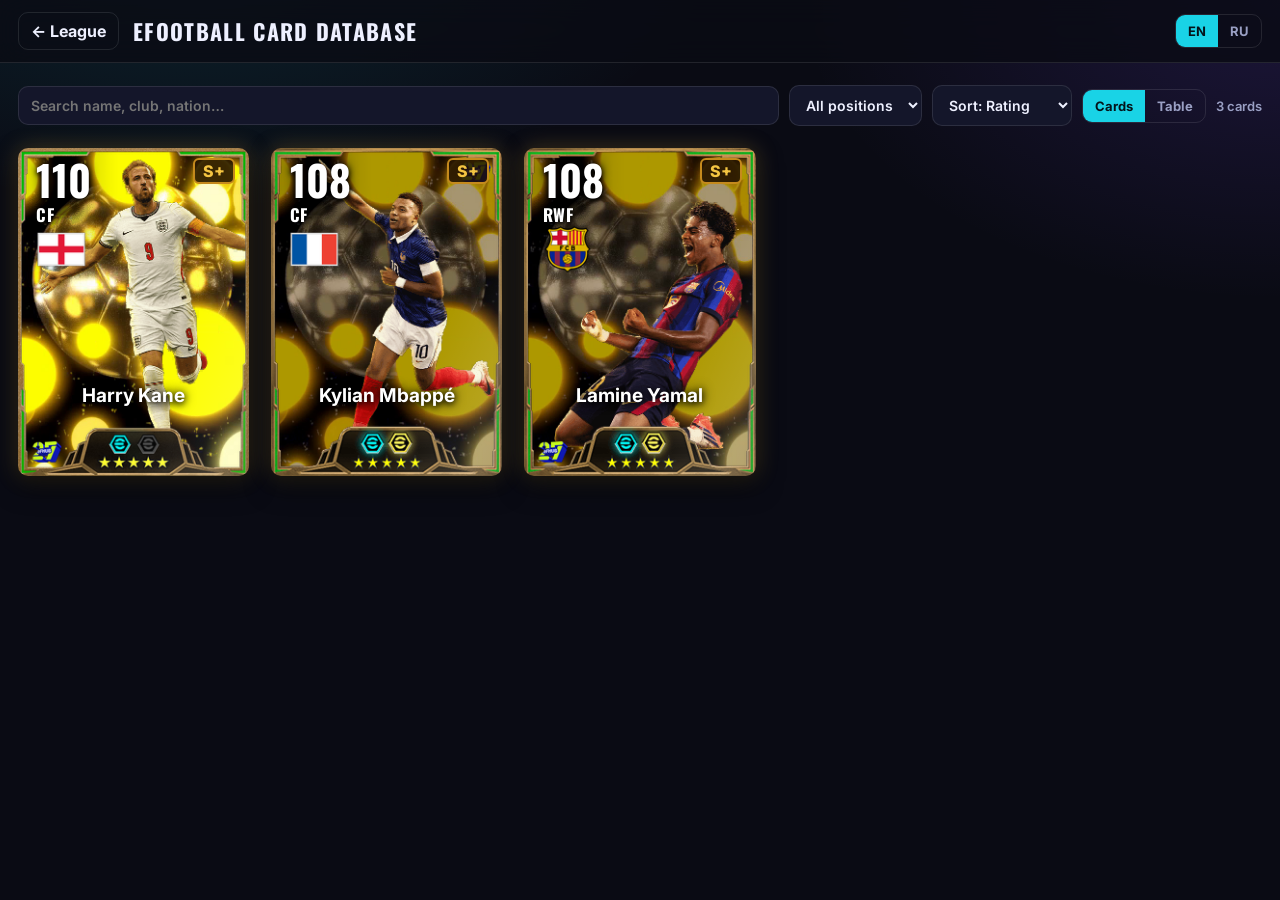
==== cards.html @ 0460f548 "last update before global" ====
<!doctype html>
<html lang="en">

<head>
    <meta charset="utf-8">
    <meta name="viewport" content="width=device-width, initial-scale=1, viewport-fit=cover">
    <meta name="theme-color" content="#0b0b14">
    <title>eFootball League — Card Database</title>
    <link rel="preconnect" href="https://fonts.googleapis.com">
    <link rel="preconnect" href="https://fonts.gstatic.com" crossorigin>
    <link href="https://fonts.googleapis.com/css2?family=Oswald:wght@500;600;700&family=Inter:wght@400;600;800&display=swap" rel="stylesheet">
    <link rel="stylesheet" href="cards.css">
</head>

<body>
    <header class="db-top">
        <a class="db-back" href="index.html" id="backLink">← League</a>
        <h1 id="dbTitle">eFootball Card Database</h1>
        <div class="db-lang" role="group" aria-label="Language">
            <button type="button" data-lang="en">EN</button><button type="button" data-lang="ru">RU</button>
        </div>
    </header>

    <main class="db-main">
        <section class="db-toolbar">
            <input id="dbSearch" type="search" autocomplete="off" placeholder="Search name, club, nation…">
            <select id="dbPos" aria-label="Position"></select>
            <select id="dbSort" aria-label="Sort"></select>
            <div class="db-view" role="group" aria-label="View">
                <button type="button" data-view="grid" class="active" id="viewGrid">Cards</button>
                <button type="button" data-view="table" id="viewTable">Table</button>
            </div>
            <span class="db-count" id="dbCount"></span>
        </section>

        <section id="dbGrid" class="db-grid"></section>
        <section id="dbTable" class="db-table-wrap" hidden></section>
        <p id="dbEmpty" class="db-empty" hidden></p>
    </main>

    <div class="db-modal" id="dbModal" hidden>
        <div class="db-modal-box" role="dialog" aria-modal="true">
            <button class="db-modal-close" id="dbClose" type="button" aria-label="Close">×</button>
            <div id="dbDetail"></div>
        </div>
    </div>

    <script src="cards-data.js"></script>
    <script src="cards.js"></script>
</body>

</html>
---- cards.css ----
:root {
  --bg: #0a0b14; --panel: #14162a; --line: rgba(255, 255, 255, .1); --text: #eef0ff; --muted: #9aa0c4;
  --acc: #19d3e6; --gold: #f4c542;
}
html[data-theme="halloween"] { --bg: #0b0605; --panel: #1a0f0a; --acc: #ff8a1f; --gold: #ffb066; --line: rgba(255, 138, 31, .25); }
* { box-sizing: border-box; }
body {
  margin: 0; min-height: 100vh; color: var(--text); font-family: Inter, system-ui, sans-serif;
  background: radial-gradient(900px 500px at 15% -10%, rgba(25, 211, 230, .14), transparent 60%),
    radial-gradient(800px 500px at 100% 0, rgba(124, 77, 255, .16), transparent 60%), var(--bg);
}
html[data-theme="halloween"] body { background: radial-gradient(900px 500px at 50% -10%, rgba(255, 106, 0, .18), transparent 60%), var(--bg); }

.db-top {
  position: sticky; top: 0; z-index: 20; display: flex; align-items: center; gap: 14px; padding: 12px 18px;
  background: rgba(10, 11, 20, .82); backdrop-filter: blur(14px); border-bottom: 1px solid var(--line);
}
.db-top h1 { flex: 1; margin: 0; font: 700 22px Oswald, sans-serif; letter-spacing: .06em; text-transform: uppercase; }
.db-back { color: var(--text); text-decoration: none; font-weight: 700; padding: 8px 12px; border: 1px solid var(--line); border-radius: 10px; white-space: nowrap; }
.db-back:hover { border-color: var(--acc); color: var(--acc); }
.db-lang, .db-view { display: inline-flex; border: 1px solid var(--line); border-radius: 10px; overflow: hidden; }
.db-lang button, .db-view button { background: transparent; color: var(--muted); border: 0; padding: 8px 12px; font: 700 13px Inter, sans-serif; cursor: pointer; }
.db-lang button.active, .db-view button.active { background: var(--acc); color: #04141a; }

.db-main { max-width: 1280px; margin: 0 auto; padding: 22px 18px 60px; }
.db-toolbar { display: flex; flex-wrap: wrap; gap: 10px; align-items: center; margin-bottom: 22px; }
.db-toolbar input, .db-toolbar select {
  background: var(--panel); color: var(--text); border: 1px solid var(--line); border-radius: 10px; padding: 10px 12px; font: 600 14px Inter, sans-serif;
}
.db-toolbar input { flex: 1 1 240px; min-width: 0; }
.db-toolbar input:focus, .db-toolbar select:focus { outline: 2px solid var(--acc); }
.db-count { margin-left: auto; color: var(--muted); font-weight: 600; font-size: 13px; }

.db-grid { display: grid; grid-template-columns: repeat(auto-fill, minmax(190px, 1fr)); gap: 22px; justify-items: center; }
.db-empty { text-align: center; color: var(--muted); padding: 60px 0; }

/* eFootball-style card */
.ef-card {
  position: relative; display: block; width: 100%; max-width: 240px; aspect-ratio: 240 / 340; padding: 0; overflow: hidden; cursor: pointer; color: #fff;
  border: 0; border-radius: 10px; font-family: Inter, sans-serif; background: #050505;
  box-shadow: 0 10px 26px rgba(0, 0, 0, .55), 0 0 22px rgba(244, 197, 66, .25);
  transition: transform .2s, box-shadow .2s;
}
.ef-card:disabled { cursor: default; }
.ef-card:not(:disabled):hover { transform: translateY(-6px) scale(1.03); box-shadow: 0 16px 34px rgba(0, 0, 0, .6), 0 0 34px rgba(244, 197, 66, .55); }
.ef-card::before {
  content: ""; position: absolute; inset: 0; z-index: 1; pointer-events: none;
  background: linear-gradient(115deg, transparent 35%, rgba(255, 255, 255, .14) 48%, transparent 60%); background-size: 250% 100%;
  animation: efShine 4.5s linear infinite;
}
@keyframes efShine { from { background-position: 150% 0; } to { background-position: -100% 0; } }
.ef-photo { position: absolute; inset: 0; width: 100%; height: 100%; object-fit: cover; }
.ef-rate { position: absolute; z-index: 3; top: 3%; left: 8%; text-align: left; text-shadow: 0 2px 5px #000, 0 0 10px #000; }
.ef-rate b { display: block; font: 700 clamp(30px, 3.6vw, 42px)/1 Oswald, sans-serif; }
.ef-rate span { display: block; font: 700 17px Oswald, sans-serif; margin-top: 2px; letter-spacing: .03em; }
.ef-grade {
  position: absolute; z-index: 3; top: 3%; right: 6%; padding: 1px 8px; font: 800 16px Inter, sans-serif; color: #f4c542;
  background: rgba(30, 15, 0, .85); border: 2px solid #c58a1d; border-radius: 6px;
}
.ef-name {
  position: absolute; z-index: 3; left: 0; right: 0; bottom: 21%; text-align: center; padding: 0 6px;
  font: 700 clamp(15px, 1.7vw, 19px) Inter, sans-serif; text-shadow: 0 2px 6px #000, 0 0 12px #000;
}
/* Table */
.db-table-wrap { overflow-x: auto; border: 1px solid var(--line); border-radius: 14px; background: var(--panel); }
.db-table { width: 100%; border-collapse: collapse; font-size: 14px; }
.db-table th { text-align: left; padding: 12px; color: var(--muted); font: 700 12px Inter, sans-serif; text-transform: uppercase; letter-spacing: .06em; border-bottom: 1px solid var(--line); white-space: nowrap; }
.db-table td { padding: 11px 12px; border-bottom: 1px solid rgba(255, 255, 255, .05); white-space: nowrap; }
.db-table tbody tr { cursor: pointer; }
.db-table tbody tr:hover { background: rgba(25, 211, 230, .08); }
.db-td-name { font-weight: 800; }
.db-td-rate { font: 700 18px Oswald, sans-serif; color: var(--gold); }
.db-td-stat { color: var(--muted); font-variant-numeric: tabular-nums; }

/* Detail dialog */
.db-modal { position: fixed; inset: 0; z-index: 50; display: grid; place-items: center; padding: 16px; background: rgba(0, 0, 0, .7); backdrop-filter: blur(6px); }
.db-modal[hidden] { display: none; }
.db-modal-box { position: relative; width: min(1040px, 100%); max-height: 92vh; overflow: auto; padding: 26px; background: var(--panel); border: 1px solid var(--line); border-radius: 18px; }
.db-modal-box > div { display: flex; flex-wrap: wrap; gap: 26px; align-items: flex-start; }
.db-modal-close { position: absolute; top: 10px; right: 12px; background: none; border: 0; color: var(--muted); font-size: 30px; cursor: pointer; line-height: 1; }
.db-d-card { flex: 0 0 220px; }
.db-d-info { flex: 1; min-width: 0; }
.db-d-info h2 { margin: 0 0 12px; font: 700 28px Oswald, sans-serif; }
.db-d-meta { display: grid; grid-template-columns: 1fr 1fr; gap: 6px 18px; margin-bottom: 16px; }
.db-d-meta div { display: flex; justify-content: space-between; gap: 8px; padding: 6px 0; border-bottom: 1px solid rgba(255, 255, 255, .06); font-size: 13px; }
.db-d-meta span { color: var(--muted); }
.db-bar { display: grid; grid-template-columns: 130px 1fr 36px; gap: 10px; align-items: center; margin: 8px 0; font-size: 13px; }
.db-bar span { color: var(--muted); }
.db-bar i { display: block; height: 8px; border-radius: 6px; background: rgba(255, 255, 255, .08); overflow: hidden; }
.db-bar u { display: block; height: 100%; border-radius: 6px; background: linear-gradient(90deg, var(--acc), var(--gold)); text-decoration: none; }
.db-bar b { text-align: right; font-variant-numeric: tabular-nums; }

@media (max-width: 640px) {
  .db-top { padding: 10px 12px; gap: 8px; }
  .db-top h1 { font-size: 15px; }
  .db-grid { grid-template-columns: repeat(2, minmax(0, 1fr)); gap: 14px; }
  .db-count { margin-left: 0; width: 100%; }
  .db-modal-box { padding: 18px; }
  .db-modal-box > div { flex-direction: column; align-items: center; }
  .db-d-info { width: 100%; }
  .db-d-meta { grid-template-columns: 1fr; }
  .db-bar { grid-template-columns: 100px 1fr 32px; }
}
@media (prefers-reduced-motion: reduce) { .ef-card::before { animation: none; } }
/* Detailed attributes */
.db-attrs { flex: 1 1 100%; display: grid; grid-template-columns: repeat(3, minmax(0, 1fr)); gap: 22px; margin-top: 6px; }
.db-attr-col h3 { margin: 0 0 8px; font: 700 13px Oswald, sans-serif; letter-spacing: .12em; color: #6c7194; }
.db-attr {
  display: flex; align-items: center; gap: 8px; margin-bottom: 4px; padding: 3px 4px 3px 10px; border-radius: 4px;
  background: rgba(255, 255, 255, .05); font: 700 13px Inter, sans-serif;
}
.db-attr-name { flex: 1; min-width: 0; overflow: hidden; text-overflow: ellipsis; white-space: nowrap; }
.db-attr-val { min-width: 30px; padding: 2px 0; text-align: center; border-radius: 4px; color: #0a0b14; font: 800 15px Inter, sans-serif; font-variant-numeric: tabular-nums; }
.db-attr-boost { padding: 0 7px; border-radius: 10px; background: #7bf01a; color: #0a2a00; font: 800 11px Inter, sans-serif; line-height: 17px; }
.db-attr.t-cyan .db-attr-name { color: #1de9d0; } .db-attr.t-cyan .db-attr-val { background: #1de9d0; }
.db-attr.t-lime .db-attr-name { color: #7bf01a; } .db-attr.t-lime .db-attr-val { background: #7bf01a; }
.db-attr.t-amber .db-attr-name { color: #ffb400; } .db-attr.t-amber .db-attr-val { background: #ffb400; }
.db-attr.t-red .db-attr-name { color: #ff2a1a; } .db-attr.t-red .db-attr-val { background: #ff2a1a; color: #fff; }
@media (max-width: 900px) { .db-attrs { grid-template-columns: 1fr; } }
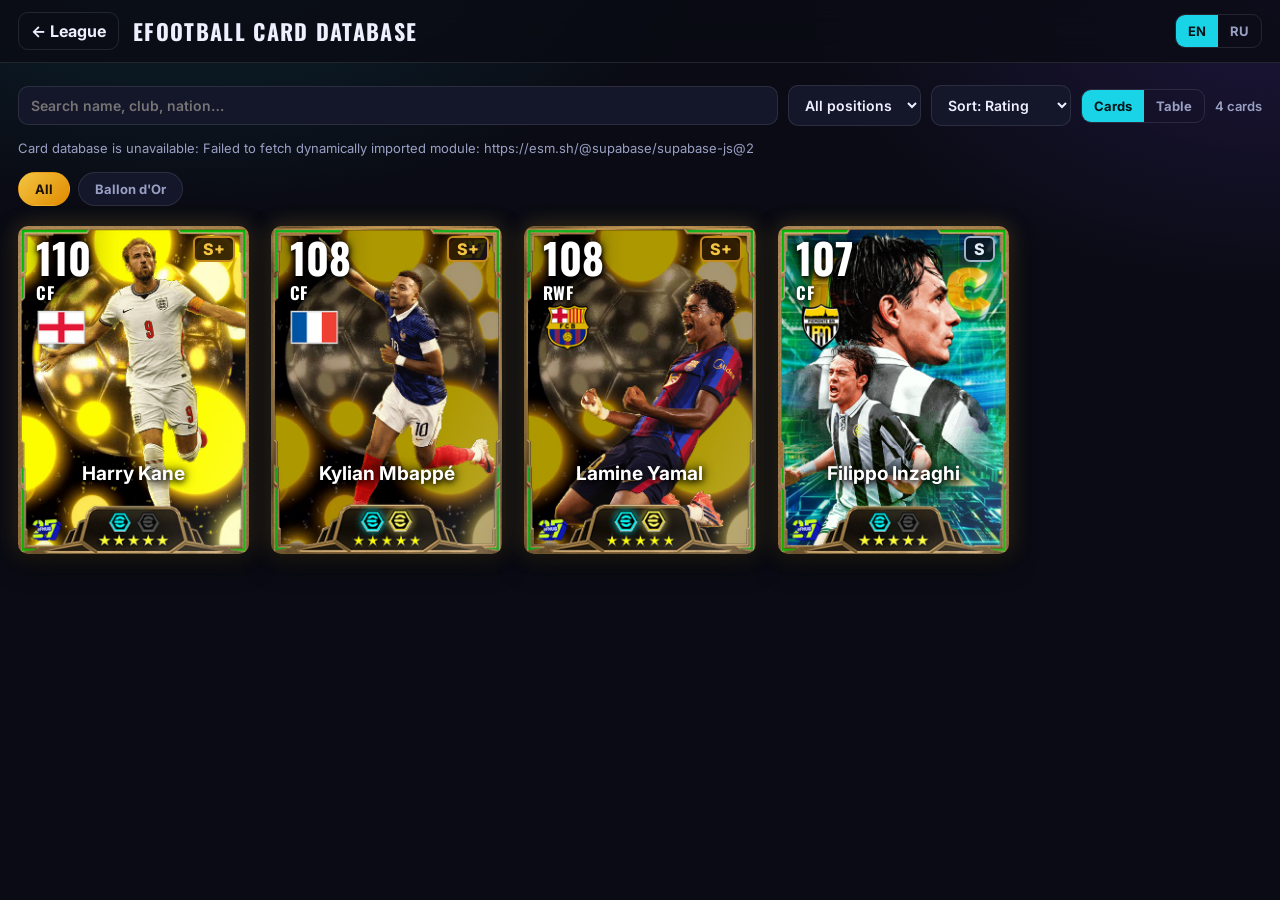
==== commit 3ca4977e: "card base update / micro fix" ====
--- a/cards.html
+++ b/cards.html
@@ -9,7 +9,7 @@
     <link rel="preconnect" href="https://fonts.googleapis.com">
     <link rel="preconnect" href="https://fonts.gstatic.com" crossorigin>
     <link href="https://fonts.googleapis.com/css2?family=Oswald:wght@500;600;700&family=Inter:wght@400;600;800&display=swap" rel="stylesheet">
-    <link rel="stylesheet" href="cards.css">
+    <link rel="stylesheet" href="css/cards.css">
 </head>
 
 <body>
@@ -31,7 +31,10 @@
                 <button type="button" data-view="table" id="viewTable">Table</button>
             </div>
             <span class="db-count" id="dbCount"></span>
+            <button class="db-add" id="dbAdd" type="button" hidden>＋ Add card</button>
         </section>
+        <p class="db-hint" id="dbHint" hidden></p>
+        <div class="db-cats" id="dbCats"></div>
 
         <section id="dbGrid" class="db-grid"></section>
         <section id="dbTable" class="db-table-wrap" hidden></section>
@@ -45,8 +48,15 @@
         </div>
     </div>
 
-    <script src="cards-data.js"></script>
-    <script src="cards.js"></script>
+    <div class="db-modal" id="dbEditModal" hidden>
+        <div class="db-modal-box db-edit-box" role="dialog" aria-modal="true">
+            <button class="db-modal-close" id="dbEditClose" type="button" aria-label="Close">×</button>
+            <div id="dbEditor"></div>
+        </div>
+    </div>
+
+    <script src="js/cards-data.js"></script>
+    <script src="js/cards.js"></script>
 </body>
 
 </html>
--- a/css/cards.css
+++ b/css/cards.css
@@ -0,0 +1,166 @@
+:root {
+  --bg: #0a0b14; --panel: #14162a; --line: rgba(255, 255, 255, .1); --text: #eef0ff; --muted: #9aa0c4;
+  --acc: #19d3e6; --gold: #f4c542;
+}
+html[data-theme="halloween"] { --bg: #0b0605; --panel: #1a0f0a; --acc: #ff8a1f; --gold: #ffb066; --line: rgba(255, 138, 31, .25); }
+* { box-sizing: border-box; }
+body {
+  margin: 0; min-height: 100vh; color: var(--text); font-family: Inter, system-ui, sans-serif;
+  background: radial-gradient(900px 500px at 15% -10%, rgba(25, 211, 230, .14), transparent 60%),
+    radial-gradient(800px 500px at 100% 0, rgba(124, 77, 255, .16), transparent 60%), var(--bg);
+}
+html[data-theme="halloween"] body { background: radial-gradient(900px 500px at 50% -10%, rgba(255, 106, 0, .18), transparent 60%), var(--bg); }
+
+.db-top {
+  position: sticky; top: 0; z-index: 20; display: flex; align-items: center; gap: 14px; padding: 12px 18px;
+  background: rgba(10, 11, 20, .82); backdrop-filter: blur(14px); border-bottom: 1px solid var(--line);
+}
+.db-top h1 { flex: 1; margin: 0; font: 700 22px Oswald, sans-serif; letter-spacing: .06em; text-transform: uppercase; }
+.db-back { color: var(--text); text-decoration: none; font-weight: 700; padding: 8px 12px; border: 1px solid var(--line); border-radius: 10px; white-space: nowrap; }
+.db-back:hover { border-color: var(--acc); color: var(--acc); }
+.db-lang, .db-view { display: inline-flex; border: 1px solid var(--line); border-radius: 10px; overflow: hidden; }
+.db-lang button, .db-view button { background: transparent; color: var(--muted); border: 0; padding: 8px 12px; font: 700 13px Inter, sans-serif; cursor: pointer; }
+.db-lang button.active, .db-view button.active { background: var(--acc); color: #04141a; }
+
+.db-main { max-width: 1280px; margin: 0 auto; padding: 22px 18px 60px; }
+.db-toolbar { display: flex; flex-wrap: wrap; gap: 10px; align-items: center; margin-bottom: 22px; }
+.db-toolbar input, .db-toolbar select {
+  background: var(--panel); color: var(--text); border: 1px solid var(--line); border-radius: 10px; padding: 10px 12px; font: 600 14px Inter, sans-serif;
+}
+.db-toolbar input { flex: 1 1 240px; min-width: 0; }
+.db-toolbar input:focus, .db-toolbar select:focus { outline: 2px solid var(--acc); }
+.db-count { margin-left: auto; color: var(--muted); font-weight: 600; font-size: 13px; }
+
+.db-grid { display: grid; grid-template-columns: repeat(auto-fill, minmax(190px, 1fr)); gap: 22px; justify-items: center; }
+.db-empty { text-align: center; color: var(--muted); padding: 60px 0; }
+
+/* eFootball-style card */
+.ef-card {
+  position: relative; display: block; width: 100%; max-width: 240px; aspect-ratio: 240 / 340; padding: 0; overflow: hidden; cursor: pointer; color: #fff;
+  border: 0; border-radius: 10px; font-family: Inter, sans-serif; background: #050505;
+  box-shadow: 0 10px 26px rgba(0, 0, 0, .55), 0 0 22px rgba(244, 197, 66, .25);
+  transition: transform .2s, box-shadow .2s;
+}
+.ef-card:disabled { cursor: default; }
+.ef-card:not(:disabled):hover { transform: translateY(-6px) scale(1.03); box-shadow: 0 16px 34px rgba(0, 0, 0, .6), 0 0 34px rgba(244, 197, 66, .55); }
+.ef-card::before {
+  content: ""; position: absolute; inset: 0; z-index: 1; pointer-events: none;
+  background: linear-gradient(115deg, transparent 35%, rgba(255, 255, 255, .14) 48%, transparent 60%); background-size: 250% 100%;
+  animation: efShine 4.5s linear infinite;
+}
+@keyframes efShine { from { background-position: 150% 0; } to { background-position: -100% 0; } }
+.ef-photo { position: absolute; inset: 0; width: 100%; height: 100%; object-fit: cover; }
+.ef-rate { position: absolute; z-index: 3; top: 3%; left: 8%; text-align: left; text-shadow: 0 2px 5px #000, 0 0 10px #000; }
+.ef-rate b { display: block; font: 700 clamp(30px, 3.6vw, 42px)/1 Oswald, sans-serif; }
+.ef-rate span { display: block; font: 700 17px Oswald, sans-serif; margin-top: 2px; letter-spacing: .03em; }
+.ef-grade {
+  position: absolute; z-index: 3; top: 3%; right: 6%; padding: 1px 8px; font: 800 16px Inter, sans-serif; color: #f4c542;
+  background: rgba(30, 15, 0, .85); border: 2px solid #c58a1d; border-radius: 6px;
+}
+.ef-name {
+  position: absolute; z-index: 3; left: 0; right: 0; bottom: 21%; text-align: center; padding: 0 6px;
+  font: 700 clamp(15px, 1.7vw, 19px) Inter, sans-serif; text-shadow: 0 2px 6px #000, 0 0 12px #000;
+}
+/* Table */
+.db-table-wrap { overflow-x: auto; border: 1px solid var(--line); border-radius: 14px; background: var(--panel); }
+.db-table { width: 100%; border-collapse: collapse; font-size: 14px; }
+.db-table th { text-align: left; padding: 12px; color: var(--muted); font: 700 12px Inter, sans-serif; text-transform: uppercase; letter-spacing: .06em; border-bottom: 1px solid var(--line); white-space: nowrap; }
+.db-table td { padding: 11px 12px; border-bottom: 1px solid rgba(255, 255, 255, .05); white-space: nowrap; }
+.db-table tbody tr { cursor: pointer; }
+.db-table tbody tr:hover { background: rgba(25, 211, 230, .08); }
+.db-td-name { font-weight: 800; }
+.db-td-rate { font: 700 18px Oswald, sans-serif; color: var(--gold); }
+.db-td-stat { color: var(--muted); font-variant-numeric: tabular-nums; }
+
+/* Detail dialog */
+.db-modal { position: fixed; inset: 0; z-index: 50; display: grid; place-items: center; padding: 16px; background: rgba(0, 0, 0, .7); backdrop-filter: blur(6px); }
+.db-modal[hidden] { display: none; }
+.db-modal-box { position: relative; width: min(1040px, 100%); max-height: 92vh; overflow: auto; padding: 26px; background: var(--panel); border: 1px solid var(--line); border-radius: 18px; }
+.db-modal-box > #dbDetail { display: flex; flex-wrap: wrap; gap: 26px; align-items: flex-start; }
+.db-modal-box > #dbEditor { display: block; }
+.db-modal-close { position: absolute; top: 10px; right: 12px; background: none; border: 0; color: var(--muted); font-size: 30px; cursor: pointer; line-height: 1; }
+.db-d-card { flex: 0 0 220px; }
+.db-d-info { flex: 1; min-width: 0; }
+.db-d-info h2 { margin: 0 0 12px; font: 700 28px Oswald, sans-serif; }
+.db-d-meta { display: grid; grid-template-columns: 1fr 1fr; gap: 6px 18px; margin-bottom: 16px; }
+.db-d-meta div { display: flex; justify-content: space-between; gap: 8px; padding: 6px 0; border-bottom: 1px solid rgba(255, 255, 255, .06); font-size: 13px; }
+.db-d-meta span { color: var(--muted); }
+.db-bar { display: grid; grid-template-columns: 130px 1fr 36px; gap: 10px; align-items: center; margin: 8px 0; font-size: 13px; }
+.db-bar span { color: var(--muted); }
+.db-bar i { display: block; height: 8px; border-radius: 6px; background: rgba(255, 255, 255, .08); overflow: hidden; }
+.db-bar u { display: block; height: 100%; border-radius: 6px; background: linear-gradient(90deg, var(--acc), var(--gold)); text-decoration: none; }
+.db-bar b { text-align: right; font-variant-numeric: tabular-nums; }
+
+@media (max-width: 640px) {
+  .db-top { padding: 10px 12px; gap: 8px; }
+  .db-top h1 { font-size: 15px; }
+  .db-grid { grid-template-columns: repeat(2, minmax(0, 1fr)); gap: 14px; }
+  .db-count { margin-left: 0; width: 100%; }
+  .db-modal-box { padding: 18px; }
+  .db-modal-box > #dbDetail { flex-direction: column; align-items: center; }
+  .db-d-info { width: 100%; }
+  .db-d-meta { grid-template-columns: 1fr; }
+  .db-bar { grid-template-columns: 100px 1fr 32px; }
+}
+@media (prefers-reduced-motion: reduce) { .ef-card::before { animation: none; } }
+/* Detailed attributes */
+.db-attrs { flex: 1 1 100%; display: grid; grid-template-columns: repeat(3, minmax(0, 1fr)); gap: 22px; margin-top: 6px; }
+.db-attr-col h3 { margin: 0 0 8px; font: 700 13px Oswald, sans-serif; letter-spacing: .12em; color: #6c7194; }
+.db-attr {
+  display: flex; align-items: center; gap: 8px; margin-bottom: 4px; padding: 3px 4px 3px 10px; border-radius: 4px;
+  background: rgba(255, 255, 255, .05); font: 700 13px Inter, sans-serif;
+}
+.db-attr-name { flex: 1; min-width: 0; overflow: hidden; text-overflow: ellipsis; white-space: nowrap; }
+.db-attr-val { min-width: 30px; padding: 2px 0; text-align: center; border-radius: 4px; color: #0a0b14; font: 800 15px Inter, sans-serif; font-variant-numeric: tabular-nums; }
+.db-attr-boost { padding: 0 7px; border-radius: 10px; background: #7bf01a; color: #0a2a00; font: 800 11px Inter, sans-serif; line-height: 17px; }
+.db-attr.t-cyan .db-attr-name { color: #1de9d0; } .db-attr.t-cyan .db-attr-val { background: #1de9d0; }
+.db-attr.t-lime .db-attr-name { color: #7bf01a; } .db-attr.t-lime .db-attr-val { background: #7bf01a; }
+.db-attr.t-amber .db-attr-name { color: #ffb400; } .db-attr.t-amber .db-attr-val { background: #ffb400; }
+.db-attr.t-red .db-attr-name { color: #ff2a1a; } .db-attr.t-red .db-attr-val { background: #ff2a1a; color: #fff; }
+@media (max-width: 900px) { .db-attrs { grid-template-columns: 1fr; } }
+/* Tiers, categories, editor */
+.ef-card[data-tier="S"] .ef-grade { color: #e4ecf5; border-color: #9fb3c8; background: rgba(10, 18, 30, .85); }
+.db-cats { display: flex; flex-wrap: wrap; gap: 8px; margin: 0 0 20px; }
+.db-cat { padding: 8px 16px; border-radius: 999px; border: 1px solid var(--line); background: var(--panel); color: var(--muted); font: 700 13px Inter, sans-serif; cursor: pointer; transition: .15s; }
+.db-cat:hover { color: var(--text); border-color: var(--acc); }
+.db-cat.active { background: linear-gradient(135deg, var(--gold), #e08a00); color: #1a1000; border-color: transparent; }
+.db-hint { margin: -8px 0 16px; color: var(--muted); font-size: 13px; overflow-wrap: anywhere; }
+.db-add, .db-btn {
+  padding: 10px 16px; border-radius: 10px; border: 1px solid var(--line); background: var(--panel); color: var(--text);
+  font: 700 13px Inter, sans-serif; cursor: pointer; transition: .15s;
+}
+.db-add { background: linear-gradient(135deg, var(--acc), #7c4dff); color: #04141a; border: 0; }
+.db-add[hidden], .db-hint[hidden], .db-cats[hidden] { display: none; }
+.db-btn:hover { border-color: var(--acc); }
+.db-btn-primary { background: var(--acc); color: #04141a; border-color: transparent; }
+.db-btn-danger { color: #ff6b5e; border-color: rgba(255, 70, 50, .4); }
+.db-btn:disabled { opacity: .6; cursor: wait; }
+.db-d-info .db-btn { margin-top: 4px; }
+
+.db-edit-box { width: min(1120px, 100%); }
+.db-edit-title { margin: 0 0 16px; font: 700 26px Oswald, sans-serif; }
+.db-edit-sub { margin: 18px 0 10px; font: 700 13px Oswald, sans-serif; letter-spacing: .12em; color: #6c7194; text-transform: uppercase; }
+.db-edit-layout { display: grid; grid-template-columns: 240px 1fr; gap: 26px; align-items: start; }
+.db-edit-side .db-edit-sub { margin-top: 0; }
+.db-edit-preview .ef-card { cursor: default; }
+.db-field { display: flex; flex-direction: column; gap: 5px; margin-top: 12px; font-size: 12px; color: var(--muted); font-weight: 700; }
+.db-field input, .db-edit-attr input {
+  background: #0d0f1e; color: var(--text); border: 1px solid var(--line); border-radius: 8px; padding: 9px 10px; font: 600 14px Inter, sans-serif; min-width: 0;
+}
+.db-field input:focus, .db-edit-attr input:focus { outline: 2px solid var(--acc); }
+.db-field input[type="file"] { font-size: 12px; padding: 7px; }
+.db-edit-grid { display: grid; grid-template-columns: repeat(2, minmax(0, 1fr)); gap: 0 14px; }
+.db-edit-grid .db-field:first-child { margin-top: 0; }
+.db-edit-grid .db-field:nth-child(2) { margin-top: 0; }
+.db-edit-attrs { display: grid; grid-template-columns: repeat(3, minmax(0, 1fr)); gap: 18px; }
+.db-edit-col h4 { margin: 0 0 8px; font: 700 12px Oswald, sans-serif; letter-spacing: .12em; color: var(--muted); }
+.db-edit-attr { display: grid; grid-template-columns: 1fr 64px 64px; gap: 6px; align-items: center; margin-bottom: 5px; font-size: 12px; font-weight: 700; }
+.db-edit-attr span { overflow: hidden; text-overflow: ellipsis; white-space: nowrap; }
+.db-edit-boost::placeholder { font-size: 10px; }
+.db-edit-bar { position: sticky; bottom: -26px; display: flex; flex-wrap: wrap; gap: 10px; align-items: center; justify-content: flex-end; margin: 22px -26px -26px; padding: 14px 26px; background: var(--panel); border-top: 1px solid var(--line); }
+.db-edit-err { flex: 1; color: #ff6b5e; font-size: 13px; font-weight: 700; }
+@media (max-width: 900px) {
+  .db-edit-layout { grid-template-columns: 1fr; }
+  .db-edit-attrs { grid-template-columns: 1fr; }
+  .db-edit-preview { max-width: 220px; margin: 0 auto; }
+}
